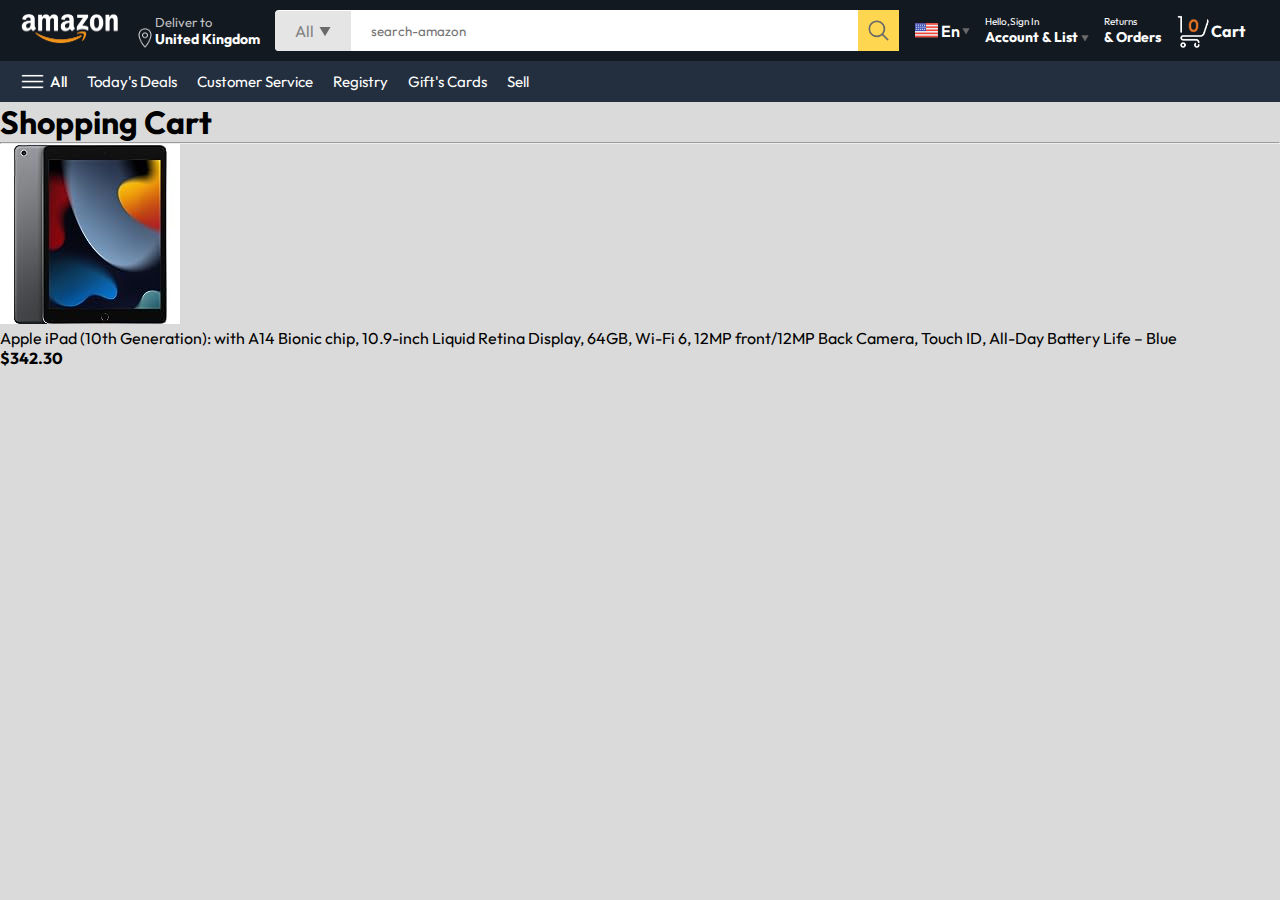
==== cart.html @ 61710e8e "cart started" ====
<!DOCTYPE html>
<html lang="en">
  <head>
    <meta charset="UTF-8" />
    <meta name="viewport" content="width=device-width, initial-scale=1.0" />
    <title>Cart</title>
    <link rel="stylesheet" href="./style.css" />
    <link rel="stylesheet" href="./cart.css" />
  </head>
  <body>
    <nav>
      <a href="/">
        <img src="./assets/amazon_logo.png" width="100" alt="" />
      </a>
      <div class="nav-country">
        <img src="./assets/location_icon.png" height="20" alt="" />
        <div>
          <p>Deliver to</p>
          <h1>United Kingdom</h1>
        </div>
      </div>
      <div class="nav-search">
        <div class="nav-search-category">
          <p>All</p>
          <img src="./assets/dropdown_icon.png" alt="" height="12" />
        </div>
        <input
          type="text"
          class="nav-search-input"
          placeholder="search-amazon"
        />
        <img src="./assets/search_icon.png" alt="" class="nav-search-icon" />
      </div>
      <div class="nav-language">
        <img src="./assets/us_flag.png" alt="" width="25px" />
        <p>En</p>
        <img src="./assets/dropdown_icon.png" alt="" width="8px" />
      </div>
      <div class="nav-text">
        <p>Hello,Sign In</p>
        <h1>
          Account & List
          <img src="./assets/dropdown_icon.png" alt="" width="8px" />
        </h1>
      </div>
      <div class="nav-text">
        <p>Returns</p>
        <h1>& Orders</h1>
      </div>
      <a href="#" class="nav-cart">
        <img src="./assets/cart_icon.png" width="35px" alt="" />
        <h4>Cart</h4>
      </a>
    </nav>

    <!-- nav-bottom -->
    <div class="nav-bottom">
      <div>
        <img src="./assets/menu_icon.png" width="25px" alt="" />
        <p>All</p>
      </div>
      <p>Today's Deals</p>
      <p>Customer Service</p>
      <p>Registry</p>
      <p>Gift's Cards</p>
      <p>Sell</p>
    </div>

    <div class="cart">
      <div class="cart-left">
        <h1>Shopping Cart</h1>
        <hr />
        <div class="product-cart-list">
          <img src="./assets/ipad_img.jpg" alt="" />
          <div>
            <div class="product-cart-title-price">
              <p>
                Apple iPad (10th Generation): with A14 Bionic chip, 10.9-inch
                Liquid Retina Display, 64GB, Wi-Fi 6, 12MP front/12MP Back
                Camera, Touch ID, All-Day Battery Life – Blue
              </p>
              <p><b>$342.30</b></p>
            </div>
          </div>
        </div>
      </div>
      <div class="cart-right"></div>
    </div>
  </body>
</html>
---- style.css ----
@import url("https://fonts.googleapis.com/css2?family=Outfit:wght@100..900&display=swap");

* {
  padding: 0;
  margin: 0;
  box-sizing: border-box;
  font-family: Outfit;
}
body {
  background-color: #dadada;
}
a {
  text-decoration: none;
  color: inherit;
}
nav {
  display: flex;
  align-items: center;
  justify-content: space-between;
  background: #131921;
  padding: 10px 20px;
  color: #fff;
}
.nav-country {
  display: flex;
  align-items: end;
  margin-left: 15px;
  font-size: 13px;
  color: #c4c4c4;
}
.nav-country h1 {
  color: #fff;
  font-size: 14px;
}
.nav-search {
  flex: 1;
  display: flex;
  align-items: center;
  background: #fff;
  color: gray;
  max-width: 1000px;
  margin-left: 15px;
  border-radius: 4px;
}
.nav-search-category {
  display: flex;
  align-items: center;
  padding: 10px 20px;
  gap: 5px;
  background: #e5e5e5;
  border-radius: 4px 0 0 4px;
}

.nav-search-input {
  border: none;
  outline: none;
  padding-left: 20px;
  width: 100%; /* Full width */
}
.nav-search-icon {
  max-width: 41px;
  padding: 8px;
  background: #ffd64f;
  border: 0 4px 4px 0;
}
.nav-language {
  display: flex;
  align-items: center;
  gap: 2px;
  font-weight: 600;
  margin-left: 15px;
}
.nav-text {
  margin-left: 15px;
}
.nav-text {
  font-size: 10px;
}
.nav-text h1 {
  font-size: 14px;
}
.nav-cart {
  display: flex;
  align-items: center;
  margin: 0 15px;
}

.nav-bottom {
  display: flex;
  align-items: center;
  gap: 20px;
  padding: 8px 20px;
  background: #232f3e;
  color: #fff;
  font-size: 15px;
}
.nav-bottom div {
  display: flex;
  align-items: center;
  gap: 5px;
  font-weight: 500;
}
.header-slider ul {
  display: flex;
  overflow-y: hidden;
}
.header-img {
  max-width: 100%;
  mask-image: linear-gradient(to bottom, #000000 50%, transparent 100%);
}
.header-slider a {
  position: absolute;
  top: 20%;
  z-index: 1;
  padding: 5vh 1vw;
  background: #ffffff4f;
  color: #0000007b;
  text-decoration: none;
  font-weight: 600;
  font-size: 18px;
  cursor: pointer;
}

.control-next {
  right: 0;
}
.box-row {
  display: flex;
  flex-wrap: wrap;
  row-gap: 20px;
  justify-content: space-between;
  margin: 20px 30px;
}
.box-col {
  display: flex;
  flex-direction: column;
  gap: 10px;
  padding: 15px 20px;
  background: #fff;
  max-width: 24%;
  min-width: 200px;
  z-index: 1;
}
.box-col a {
  font-size: 13px;
  color: #009999;
  font-weight: 500;
}

.header-box {
  margin-top: -20vw;
}

.products-slider {
  background: #fff;
  margin: 0 30px;
  padding: 20px;
  margin-bottom: 15px;
}
.products-slider .products {
  display: flex;
  overflow-x: auto;
  gap: 20px;
  margin-top: 10px;
}

.products-slider .products img {
  max-width: 200px;
  max-height: 200px;
}
.products-slider .products::-webkit-scrollbar {
  display: none;
}
.product-slider-with-price {
  background: #fff;
  margin: 0 30px;
  padding: 20px;
  margin-bottom: 15px;
}
.product-slider-with-price .products {
  display: flex;
  overflow-x: auto;
  gap: 10px;
  margin-top: 10px;
}
.product-slider-with-price .products::-webkit-scrollbar {
  display: none;
}
.product-card {
  display: flex;
  flex-direction: column;
  justify-content: end;
  min-width: 210px;
  background: #fbfbfb;
}
.product-card img {
  width: 110px;
  margin: 0 50px;
}
.product-offer p {
  background: #be0b3b;
  color: #fff;
  display: inline-block;
  padding: 2px 5px;
  border-radius: 2px;
  margin: 8px 0;
  font-size: 13px;
}
.product-offer span {
  color: #be0b3b;
  font-weight: 500;
  font-size: 13px;
}
.product-price {
  color: gray;
  font-size: 14px;
}
.product-card h4 {
  color: #525252;
  font-size: 15px;
  font-weight: 400;
}
footer {
  display: flex;
  justify-content: space-between;
  align-items: center;
  color: #fff;
  background: #131921;
  padding: 20px 60px;
}
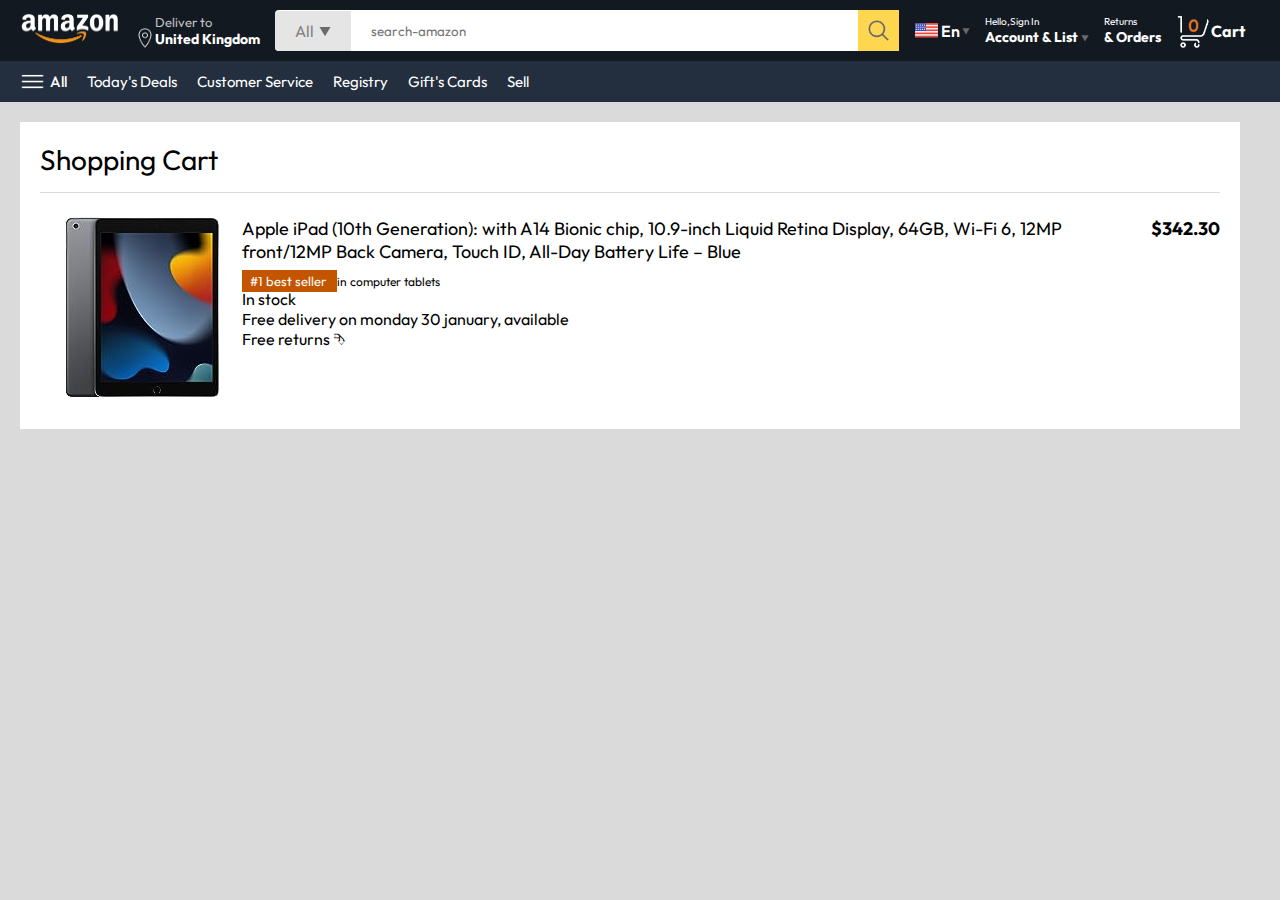
==== commit 985337b5: "new day" ====
--- a/cart.html
+++ b/cart.html
@@ -81,6 +81,12 @@
               </p>
               <p><b>$342.30</b></p>
             </div>
+            <p class="product-cart-bestseller">
+              <span> #1 best seller </span> in computer tablets
+            </p>
+            <p>In stock</p>
+            <p>Free delivery on monday 30 january, available</p>
+            <p>Free returns &#11191</p>
           </div>
         </div>
       </div>
--- a/cart.css
+++ b/cart.css
@@ -0,0 +1,41 @@
+.cart {
+  display: flex;
+  gap: 20px;
+  margin: 20px;
+}
+.cart-left {
+  background: #fff;
+  padding: 20px;
+}
+.cart-left h1 {
+  font-size: 28px;
+  font-weight: 400;
+  margin-bottom: 15px;
+}
+.cart-left hr {
+  border: none;
+  height: 1px;
+  background-color: #dadada;
+}
+.product-cart-list {
+  display: flex;
+  align-items: start;
+  gap: 10px;
+  padding: 24px 0 12px 12px;
+}
+.product-cart-title-price {
+  display: flex;
+  gap: 22px;
+  font-size: 18px;
+}
+.product-cart-bestseller {
+  font-size: 12px;
+  margin-top: 10px;
+}
+.product-cart-bestseller span {
+  font-size: 13px;
+  background: #c45500;
+  color: #fff;
+  padding: 3px 8px;
+  gap: 25px;
+}
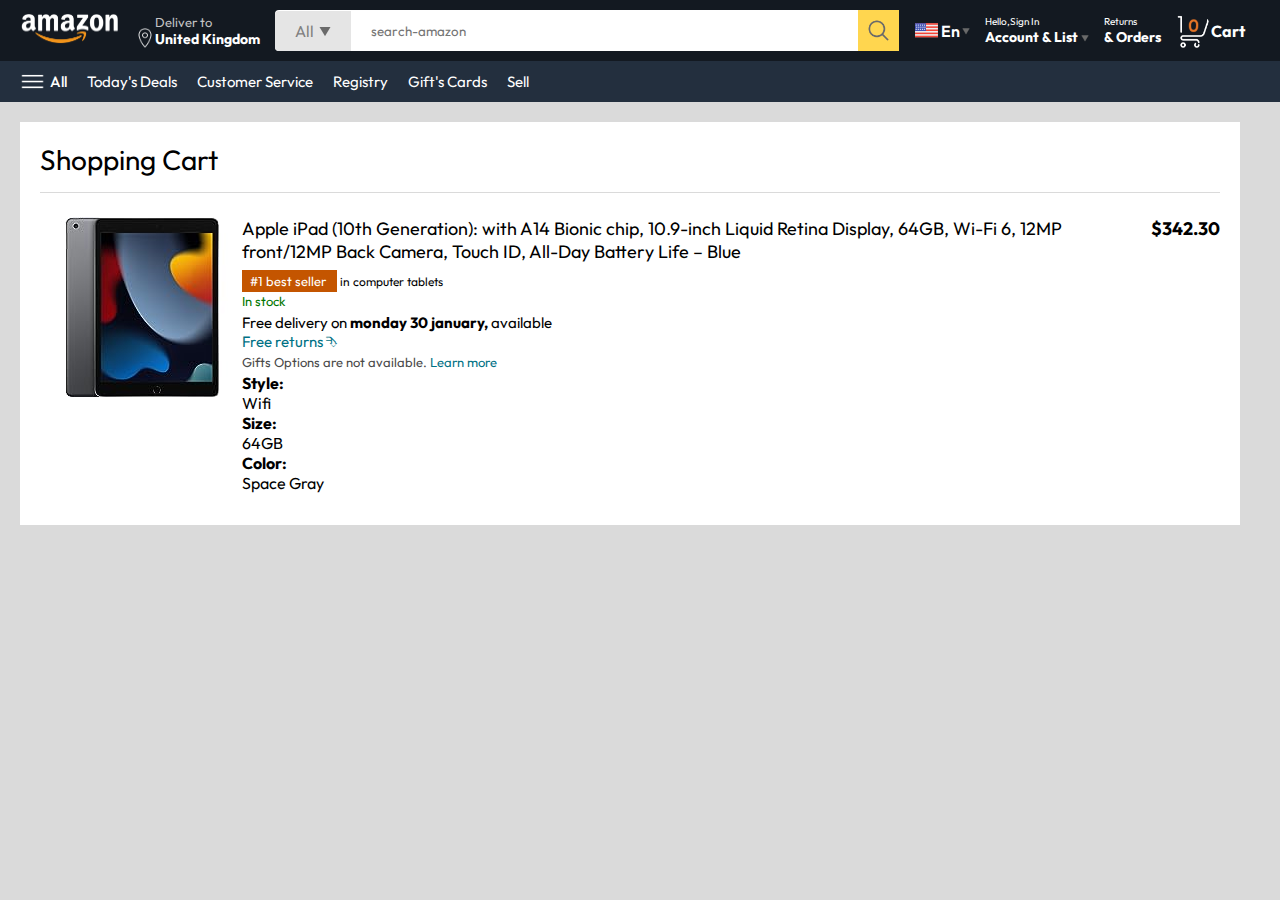
==== commit e94328bb: "cart design starter" ====
--- a/cart.html
+++ b/cart.html
@@ -84,9 +84,17 @@
             <p class="product-cart-bestseller">
               <span> #1 best seller </span> in computer tablets
             </p>
-            <p>In stock</p>
-            <p>Free delivery on monday 30 january, available</p>
-            <p>Free returns &#11191</p>
+            <p class="product-cart-stock">In stock</p>
+            <p class="product-cart-delivery" >Free delivery on <b> monday 30 january, </b>  available</p>
+            <p class="product-cart-returns">Free returns &#11191</p>
+            <p class="product-cart-giftsoptions">Gifts Options are not available. <span>Learn more</span></p>
+
+            <!-- product cart space -->
+             <div class="product-carat-specs">
+              <p><b>Style:</b></p> <p>Wifi</p>
+              <p><b>Size:</b></p> <p>64GB</p>
+              <p><b>Color:</b></p> <p>Space Gray</p>
+             </div>
           </div>
         </div>
       </div>
--- a/cart.css
+++ b/cart.css
@@ -38,4 +38,26 @@
   color: #fff;
   padding: 3px 8px;
   gap: 25px;
+  margin-right: 3px;
 }
+.product-cart-stock {
+  font-size: 13px;
+  color: #007600;
+  margin: 4px 0;
+}
+.product-cart-delivery {
+  font-size: 15px;
+}
+.product-cart-returns {
+  font-size: 15px;
+  color: #007185;
+  font-weight: 400;
+}
+.product-cart-giftsoptions {
+  color: #494949;
+  font-size: 13px;
+  margin: 3px 0;
+}
+.product-cart-giftsoptions span {
+  color: #007185;
+}
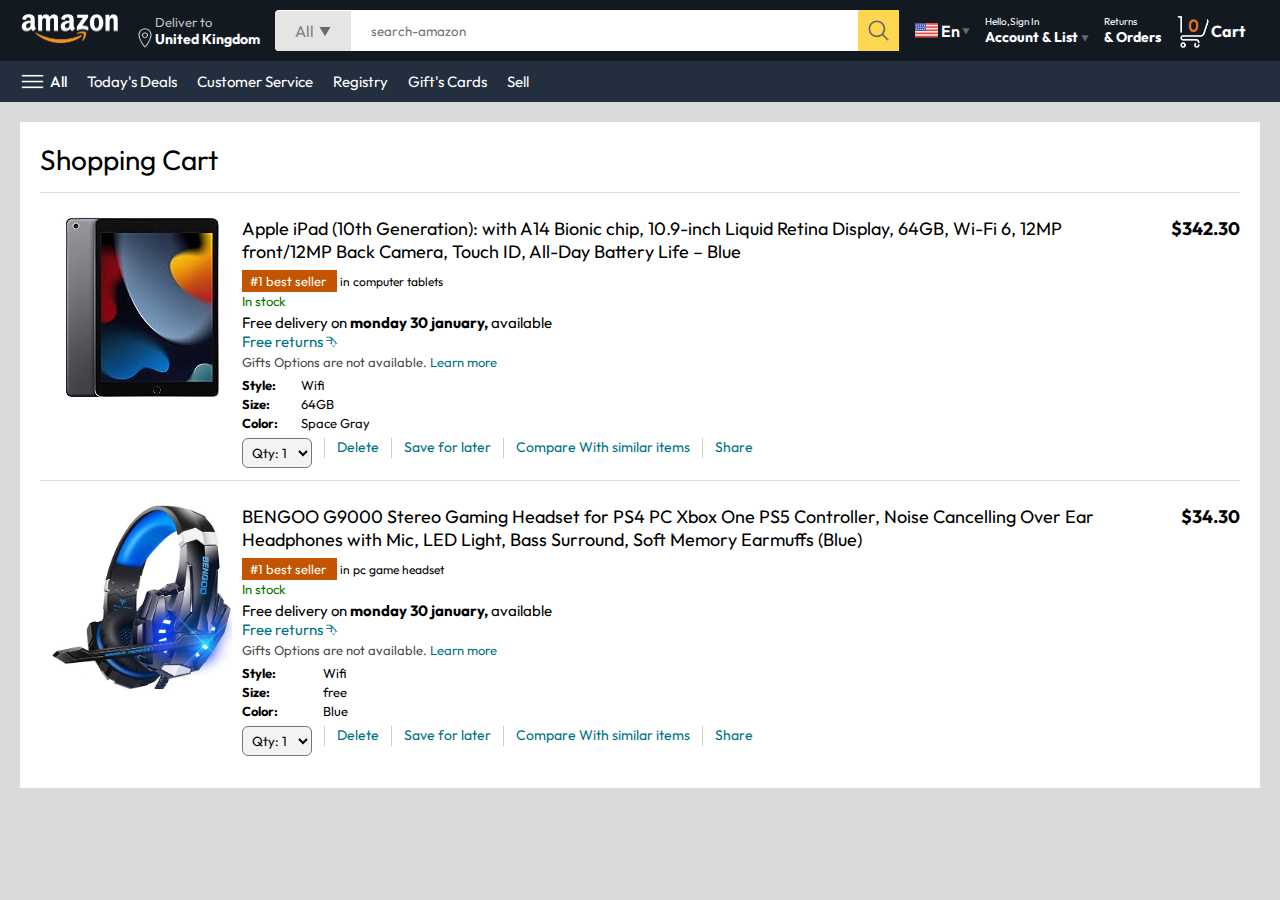
==== commit f3161843: "2nd change" ====
--- a/cart.html
+++ b/cart.html
@@ -71,7 +71,7 @@
         <h1>Shopping Cart</h1>
         <hr />
         <div class="product-cart-list">
-          <img src="./assets/ipad_img.jpg" alt="" />
+          <img src="./assets/ipad_img.jpg" width="180px" />
           <div>
             <div class="product-cart-title-price">
               <p>
@@ -95,10 +95,80 @@
               <p><b>Size:</b></p> <p>64GB</p>
               <p><b>Color:</b></p> <p>Space Gray</p>
              </div>
+
+             <div class="cart-list-actions">
+                <select>
+                  <option value=" 1">Qty: 1</option>
+                  <option value=" 2">Qty: 2</option>
+                  <option value=" 3">Qty: 3</option>
+                  <option value=" 4">Qty: 4</option>
+                  <option value=" 5">Qty: 5</option>
+                </select>
+                <hr>
+                <p class="action-btn">Delete</p>
+                <hr>
+                <p class="action-btn">Save for later</p>
+                <hr>
+                <p class="action-btn">Compare With similar items</p>
+                <hr>
+                <p class="action-btn">Share</p>
           </div>
         </div>
+
+         
+         
+        
       </div>
+
+      <hr>
+      <div class="product-cart-list">
+        <img src="./assets/product_img.jpg" width="180px" />
+        <div>
+          <div class="product-cart-title-price">
+            <p>
+              BENGOO G9000 Stereo Gaming Headset for PS4 PC Xbox One PS5 Controller, Noise Cancelling Over Ear Headphones with Mic, LED Light, Bass Surround, Soft Memory Earmuffs (Blue)
+            </p>
+            <p><b>$34.30</b></p>
+          </div>
+          <p class="product-cart-bestseller">
+            <span> #1 best seller </span> in pc game headset
+          </p>
+          <p class="product-cart-stock">In stock</p>
+          <p class="product-cart-delivery" >Free delivery on <b> monday 30 january, </b>  available</p>
+          <p class="product-cart-returns">Free returns &#11191</p>
+          <p class="product-cart-giftsoptions">Gifts Options are not available. <span>Learn more</span></p>
+
+          <!-- product cart space -->
+           <div class="product-carat-specs">
+            <p><b>Style:</b></p> <p>Wifi</p>
+            <p><b>Size:</b></p> <p>free</p>
+            <p><b>Color:</b></p> <p>Blue</p>
+           </div>
+
+           <div class="cart-list-actions">
+              <select>
+                <option value=" 1">Qty: 1</option>
+                <option value=" 2">Qty: 2</option>
+                <option value=" 3">Qty: 3</option>
+                <option value=" 4">Qty: 4</option>
+                <option value=" 5">Qty: 5</option>
+              </select>
+              <hr>
+              <p class="action-btn">Delete</p>
+              <hr>
+              <p class="action-btn">Save for later</p>
+              <hr>
+              <p class="action-btn">Compare With similar items</p>
+              <hr>
+              <p class="action-btn">Share</p>
+        </div>
+      </div>
+
+
+      
+    </div>
       <div class="cart-right"></div>
     </div>
   </body>
 </html>
+
--- a/cart.css
+++ b/cart.css
@@ -61,3 +61,27 @@
 .product-cart-giftsoptions span {
   color: #007185;
 }
+.product-carat-specs {
+  max-width: 150px;
+  display: grid;
+  grid-template-columns: auto auto;
+  row-gap: 3px;
+  font-size: 13px;
+  margin: 7px 0;
+}
+.cart-list-actions {
+  display: flex;
+  gap: 12px;
+  font-size: 14px;
+  color: #007185;
+}
+.cart-list-actions hr {
+  height: 20px;
+  width: 1px;
+  background: #cfcfcf;
+}
+.cart-list-actions select {
+  padding: 5px;
+  border-radius: 6px;
+  background: #f3f3f3;
+}
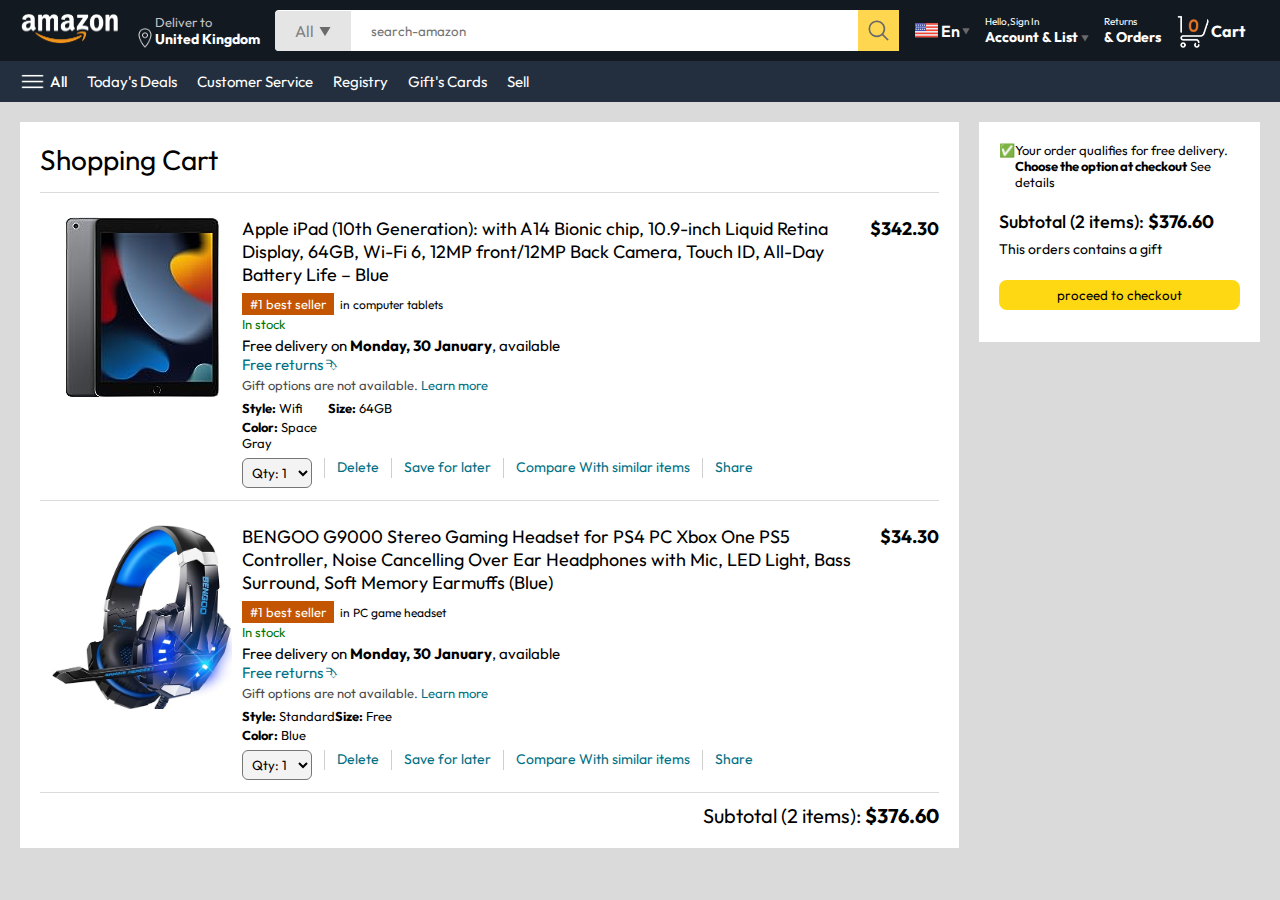
==== commit 2ecafeab: "today almost last change" ====
--- a/cart.html
+++ b/cart.html
@@ -67,108 +67,137 @@
     </div>
 
     <div class="cart">
+      <!-- Left Section: Shopping Cart Items -->
       <div class="cart-left">
         <h1>Shopping Cart</h1>
         <hr />
+    
+        <!-- Product List Item 1 -->
         <div class="product-cart-list">
-          <img src="./assets/ipad_img.jpg" width="180px" />
+          <img src="./assets/ipad_img.jpg" width="180px" alt="Apple iPad Image" />
           <div>
             <div class="product-cart-title-price">
               <p>
-                Apple iPad (10th Generation): with A14 Bionic chip, 10.9-inch
-                Liquid Retina Display, 64GB, Wi-Fi 6, 12MP front/12MP Back
-                Camera, Touch ID, All-Day Battery Life – Blue
+                Apple iPad (10th Generation): with A14 Bionic chip, 10.9-inch Liquid Retina Display, 64GB, Wi-Fi 6, 12MP
+                front/12MP Back Camera, Touch ID, All-Day Battery Life – Blue
               </p>
               <p><b>$342.30</b></p>
             </div>
             <p class="product-cart-bestseller">
-              <span> #1 best seller </span> in computer tablets
+              <span>#1 best seller</span> in computer tablets
             </p>
             <p class="product-cart-stock">In stock</p>
-            <p class="product-cart-delivery" >Free delivery on <b> monday 30 january, </b>  available</p>
+            <p class="product-cart-delivery">
+              Free delivery on <b>Monday, 30 January</b>, available
+            </p>
             <p class="product-cart-returns">Free returns &#11191</p>
-            <p class="product-cart-giftsoptions">Gifts Options are not available. <span>Learn more</span></p>
-
-            <!-- product cart space -->
-             <div class="product-carat-specs">
-              <p><b>Style:</b></p> <p>Wifi</p>
-              <p><b>Size:</b></p> <p>64GB</p>
-              <p><b>Color:</b></p> <p>Space Gray</p>
-             </div>
-
-             <div class="cart-list-actions">
-                <select>
-                  <option value=" 1">Qty: 1</option>
-                  <option value=" 2">Qty: 2</option>
-                  <option value=" 3">Qty: 3</option>
-                  <option value=" 4">Qty: 4</option>
-                  <option value=" 5">Qty: 5</option>
-                </select>
-                <hr>
-                <p class="action-btn">Delete</p>
-                <hr>
-                <p class="action-btn">Save for later</p>
-                <hr>
-                <p class="action-btn">Compare With similar items</p>
-                <hr>
-                <p class="action-btn">Share</p>
+            <p class="product-cart-giftsoptions">
+              Gift options are not available. <span>Learn more</span>
+            </p>
+    
+            <!-- Product Specifications -->
+            <div class="product-carat-specs">
+              <p><b>Style:</b> Wifi</p>
+              <p><b>Size:</b> 64GB</p>
+              <p><b>Color:</b> Space Gray</p>
+            </div>
+    
+            <!-- Action Buttons -->
+            <div class="cart-list-actions">
+              <select>
+                <option value="1">Qty: 1</option>
+                <option value="2">Qty: 2</option>
+                <option value="3">Qty: 3</option>
+                <option value="4">Qty: 4</option>
+                <option value="5">Qty: 5</option>
+              </select>
+              <hr />
+              <p class="action-btn">Delete</p>
+              <hr />
+              <p class="action-btn">Save for later</p>
+              <hr />
+              <p class="action-btn">Compare With similar items</p>
+              <hr />
+              <p class="action-btn">Share</p>
+            </div>
           </div>
         </div>
-
-         
-         
-        
-      </div>
-
-      <hr>
-      <div class="product-cart-list">
-        <img src="./assets/product_img.jpg" width="180px" />
-        <div>
-          <div class="product-cart-title-price">
-            <p>
-              BENGOO G9000 Stereo Gaming Headset for PS4 PC Xbox One PS5 Controller, Noise Cancelling Over Ear Headphones with Mic, LED Light, Bass Surround, Soft Memory Earmuffs (Blue)
-            </p>
-            <p><b>$34.30</b></p>
+        <hr />
+    
+        <!-- Product List Item 2 -->
+        <div class="product-cart-list">
+          <img src="./assets/product_img.jpg" width="180px" alt="Gaming Headset Image" />
+          <div>
+            <div class="product-cart-title-price">
+              <p>
+                BENGOO G9000 Stereo Gaming Headset for PS4 PC Xbox One PS5 Controller, Noise Cancelling Over Ear Headphones
+                with Mic, LED Light, Bass Surround, Soft Memory Earmuffs (Blue)
+              </p>
+              <p><b>$34.30</b></p>
+            </div>
+            <p class="product-cart-bestseller">
+              <span>#1 best seller</span> in PC game headset
+            </p>
+            <p class="product-cart-stock">In stock</p>
+            <p class="product-cart-delivery">
+              Free delivery on <b>Monday, 30 January</b>, available
+            </p>
+            <p class="product-cart-returns">Free returns &#11191</p>
+            <p class="product-cart-giftsoptions">
+              Gift options are not available. <span>Learn more</span>
+            </p>
+    
+            <!-- Product Specifications -->
+            <div class="product-carat-specs">
+              <p><b>Style:</b> Standard</p>
+              <p><b>Size:</b> Free</p>
+              <p><b>Color:</b> Blue</p>
+            </div>
+    
+            <!-- Action Buttons -->
+            <div class="cart-list-actions">
+              <select>
+                <option value="1">Qty: 1</option>
+                <option value="2">Qty: 2</option>
+                <option value="3">Qty: 3</option>
+                <option value="4">Qty: 4</option>
+                <option value="5">Qty: 5</option>
+              </select>
+              <hr />
+              <p class="action-btn">Delete</p>
+              <hr />
+              <p class="action-btn">Save for later</p>
+              <hr />
+              <p class="action-btn">Compare With similar items</p>
+              <hr />
+              <p class="action-btn">Share</p>
+            </div>
           </div>
-          <p class="product-cart-bestseller">
-            <span> #1 best seller </span> in pc game headset
+        </div>
+        <hr />
+    
+        <!-- Subtotal -->
+        <div class="cart-list-subtotal">
+          <p>
+            Subtotal (2 items): <b>$376.60</b>
           </p>
-          <p class="product-cart-stock">In stock</p>
-          <p class="product-cart-delivery" >Free delivery on <b> monday 30 january, </b>  available</p>
-          <p class="product-cart-returns">Free returns &#11191</p>
-          <p class="product-cart-giftsoptions">Gifts Options are not available. <span>Learn more</span></p>
-
-          <!-- product cart space -->
-           <div class="product-carat-specs">
-            <p><b>Style:</b></p> <p>Wifi</p>
-            <p><b>Size:</b></p> <p>free</p>
-            <p><b>Color:</b></p> <p>Blue</p>
-           </div>
-
-           <div class="cart-list-actions">
-              <select>
-                <option value=" 1">Qty: 1</option>
-                <option value=" 2">Qty: 2</option>
-                <option value=" 3">Qty: 3</option>
-                <option value=" 4">Qty: 4</option>
-                <option value=" 5">Qty: 5</option>
-              </select>
-              <hr>
-              <p class="action-btn">Delete</p>
-              <hr>
-              <p class="action-btn">Save for later</p>
-              <hr>
-              <p class="action-btn">Compare With similar items</p>
-              <hr>
-              <p class="action-btn">Share</p>
-        </div>
-      </div>
-
-
-      
+        </div>
+      </div>
+    
+      <!-- Right Section: Delivery Information -->
+      <div class="cart-right">
+        <div class="cart-free-delivery">
+          <p>&#x2705</p>
+          <p>
+            Your order qualifies for free delivery. <b>Choose the option at checkout</b> See details
+          </p>
+        </div>
+        <p class="cart-subtotal">Subtotal (2 items): <b>$376.60</b></p>
+        <p class="cart-right-gift">This orders contains a gift</p>
+        <button>proceed to checkout</button>
+      </div>
     </div>
-      <div class="cart-right"></div>
-    </div>
+    
   </body>
 </html>
 
--- a/cart.css
+++ b/cart.css
@@ -85,3 +85,36 @@
   border-radius: 6px;
   background: #f3f3f3;
 }
+.cart-list-subtotal {
+  text-align: right;
+  font-size: 20px;
+  margin-top: 10px;
+}
+.cart-right {
+  background: white;
+  padding: 20px;
+  max-height: 220px;
+  min-width: 280px;
+}
+.cart-free-delivery {
+  display: flex;
+  font-size: 13px;
+}
+.cart-subtotal {
+  margin-top: 20px;
+  font-size: 18px;
+  font-weight: 500;
+}
+.cart-right-gift {
+  margin: 7px 0;
+  font-size: 14px;
+}
+.cart-right button {
+  width: 100%;
+  height: 30px;
+  margin: 15px 0;
+  background: #ffd814;
+  border: none;
+  border-radius: 8px;
+  cursor: pointer;
+}
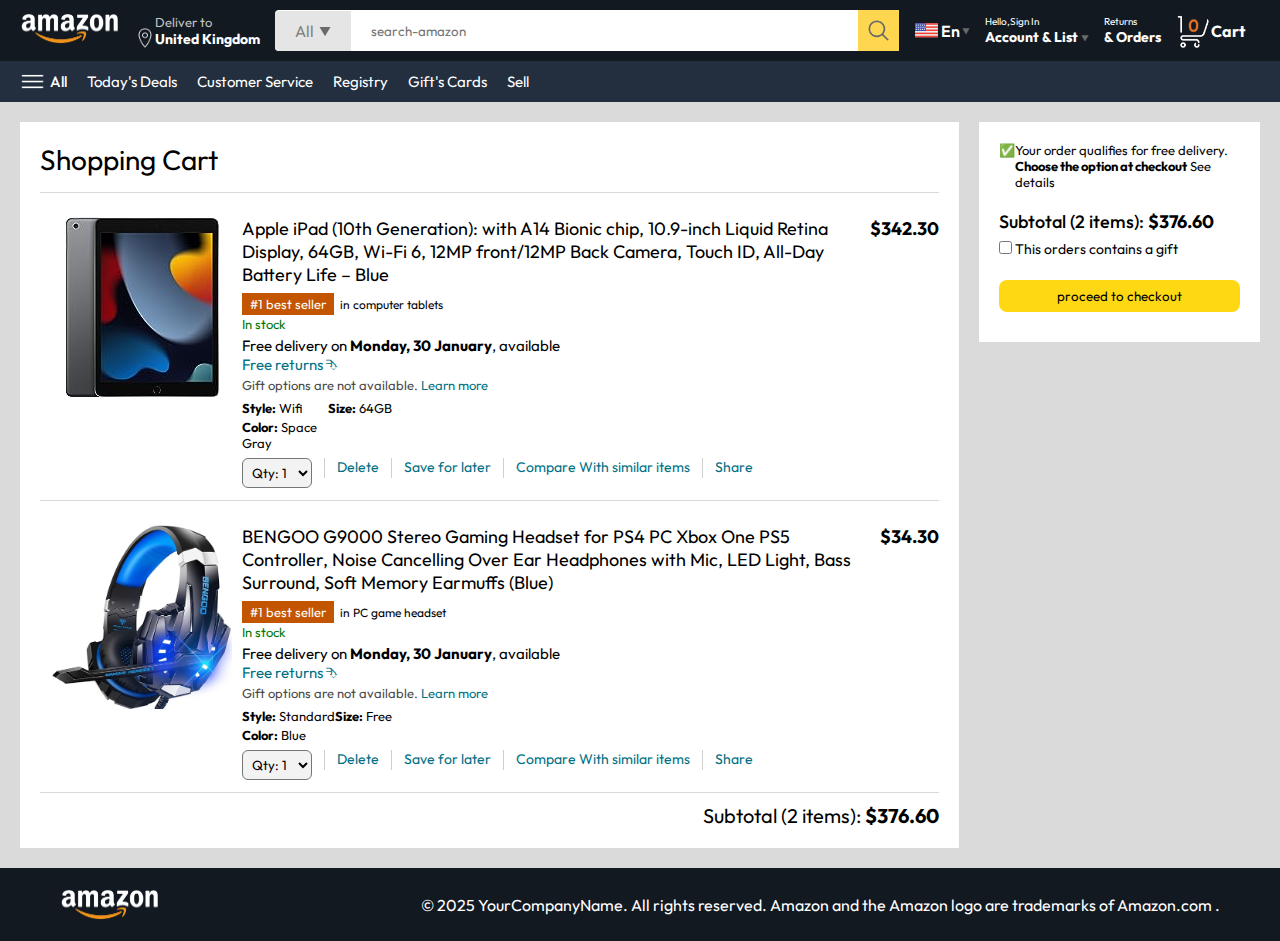
==== commit 18df30ac: "signup started" ====
--- a/cart.html
+++ b/cart.html
@@ -193,10 +193,17 @@
           </p>
         </div>
         <p class="cart-subtotal">Subtotal (2 items): <b>$376.60</b></p>
-        <p class="cart-right-gift">This orders contains a gift</p>
+        <p class="cart-right-gift"> <input type="checkbox">   This orders contains a gift</p>
         <button>proceed to checkout</button>
       </div>
     </div>
+
+
+    <footer>
+      <img src="./assets/amazon_logo.png" width="100" alt="">
+      <p>© 2025 YourCompanyName. All rights reserved. Amazon and the Amazon logo are trademarks of Amazon.com .</p>
+    </footer>
+
     
   </body>
 </html>
--- a/cart.css
+++ b/cart.css
@@ -111,10 +111,16 @@
 }
 .cart-right button {
   width: 100%;
-  height: 30px;
+  height: 32px;
   margin: 15px 0;
   background: #ffd814;
   border: none;
   border-radius: 8px;
   cursor: pointer;
 }
+.cart-right button:hover {
+  background: #ebc712;
+}
+.footer-cart {
+  margin-top: 50px;
+}
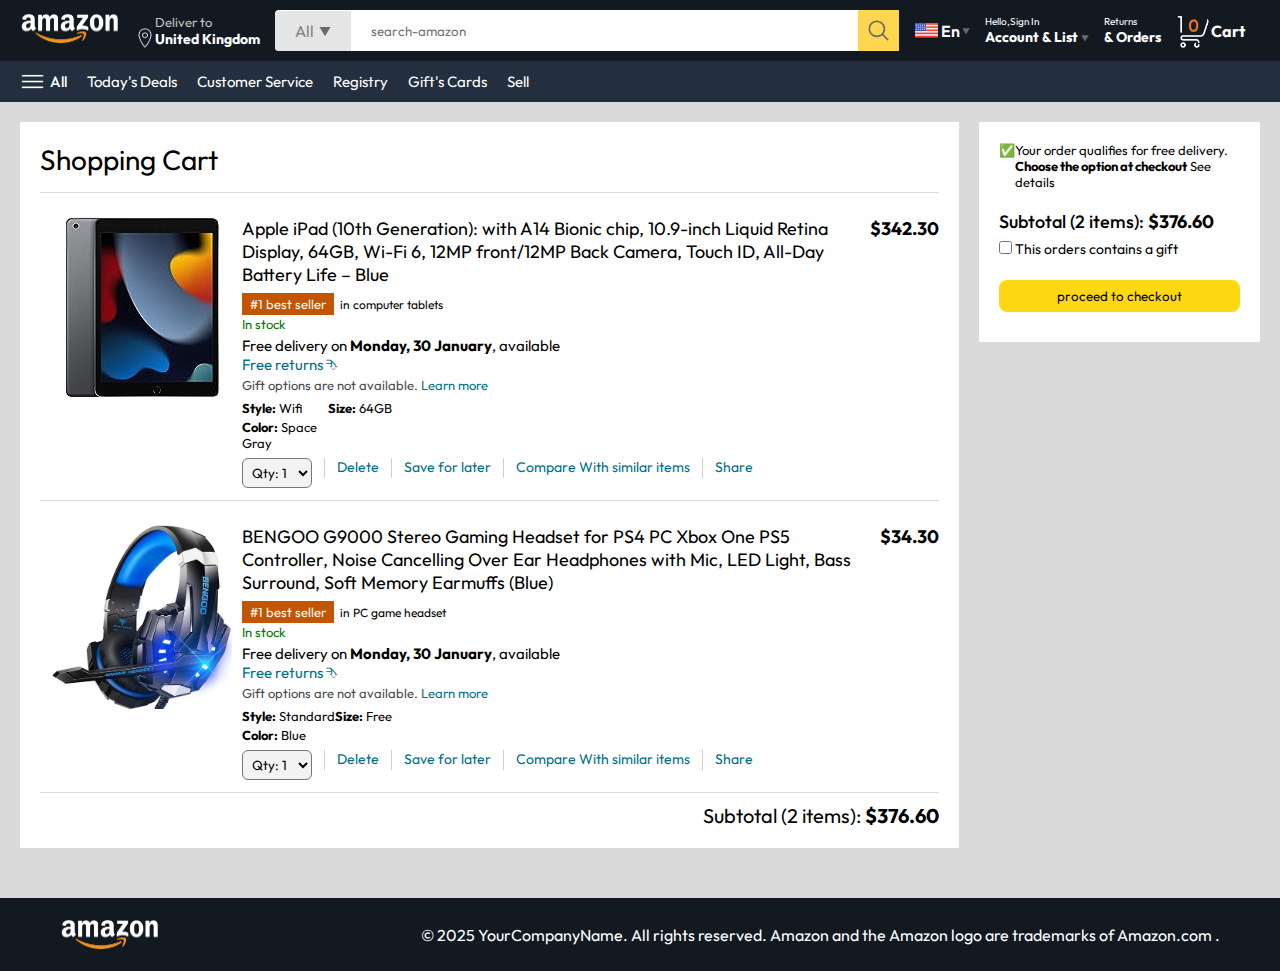
==== commit 7496b022: "before lunch" ====
--- a/cart.html
+++ b/cart.html
@@ -37,7 +37,7 @@
         <img src="./assets/dropdown_icon.png" alt="" width="8px" />
       </div>
       <div class="nav-text">
-        <p>Hello,Sign In</p>
+        <p><a href="/signin.html">Hello,Sign In</a></p>
         <h1>
           Account & List
           <img src="./assets/dropdown_icon.png" alt="" width="8px" />
@@ -199,7 +199,7 @@
     </div>
 
 
-    <footer>
+    <footer class="footer-cart">
       <img src="./assets/amazon_logo.png" width="100" alt="">
       <p>© 2025 YourCompanyName. All rights reserved. Amazon and the Amazon logo are trademarks of Amazon.com .</p>
     </footer>
